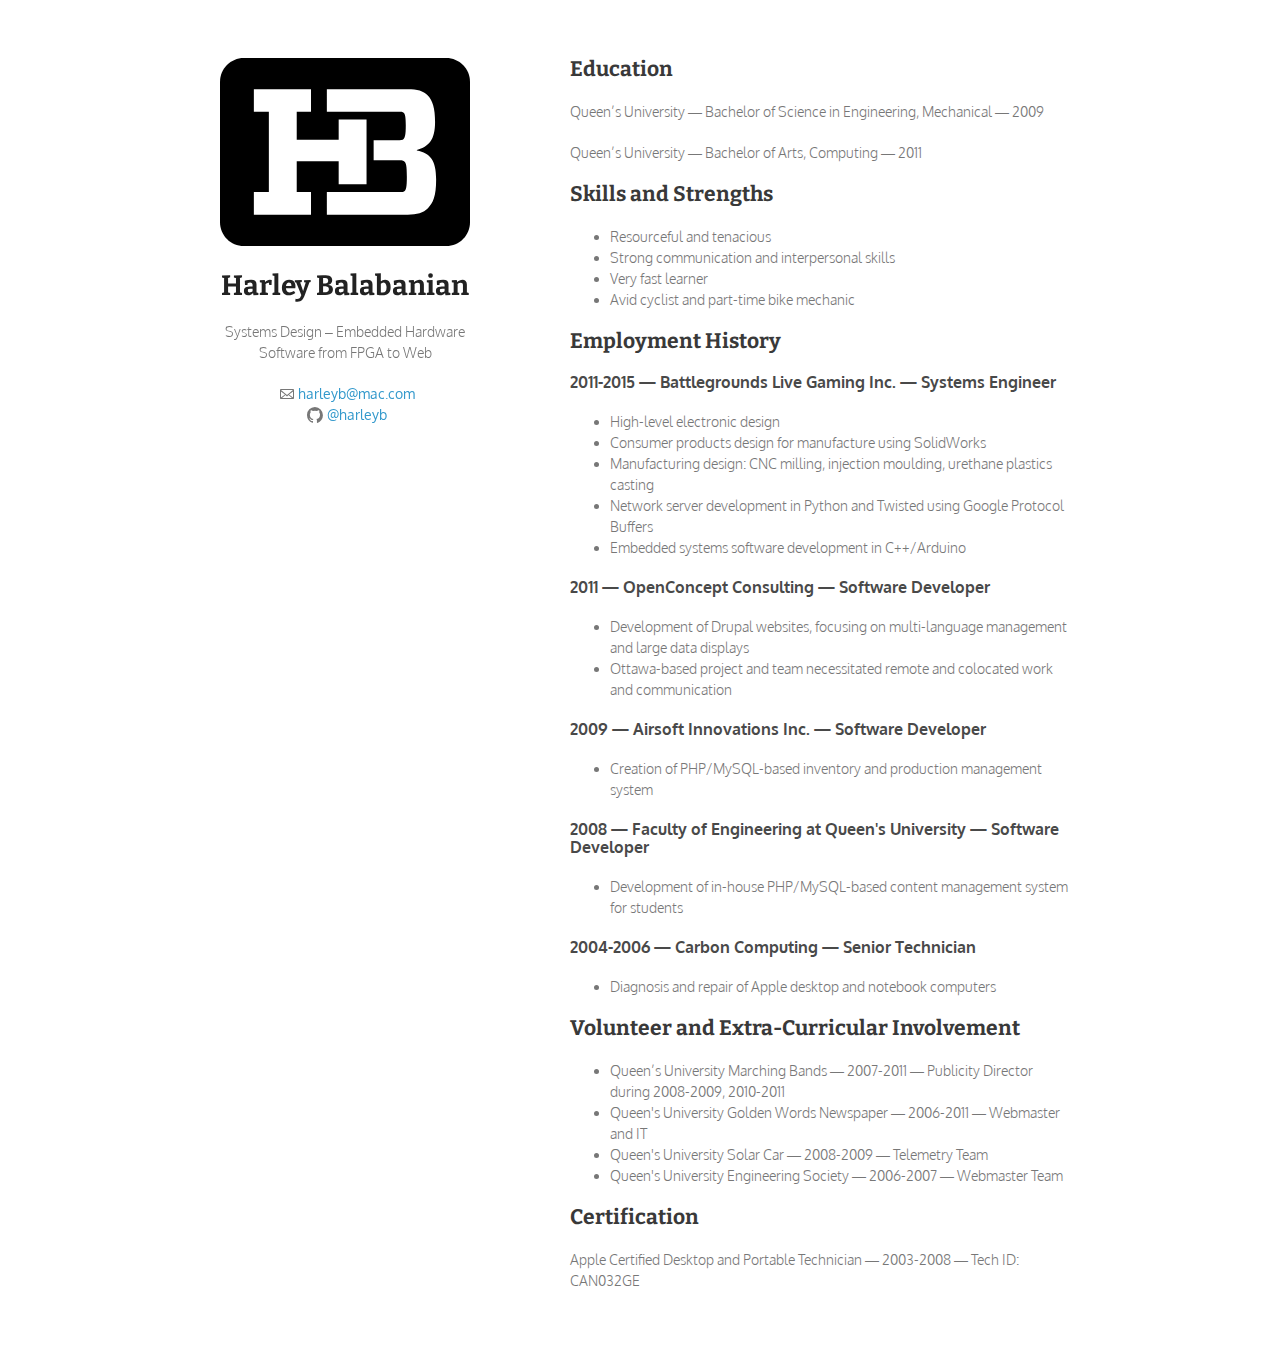
==== index.html @ 225164e0 "formatting" ====
<!doctype html>
<html>
  <head>
    <meta charset="utf-8">
    <meta http-equiv="X-UA-Compatible" content="chrome=1">
    <title>Harley Balabanian - Jack of All Trades, Master of Some</title>

    <link rel="stylesheet" href="stylesheets/styles.css">
    <link rel="stylesheet" href="stylesheets/github-light.css">
    <link rel="stylesheet" href="octicons/octicons.css">
    <meta name="viewport" content="width=device-width, initial-scale=1, user-scalable=no">
    <!--[if lt IE 9]>
    <script src="//html5shiv.googlecode.com/svn/trunk/html5.js"></script>
    <![endif]-->
  </head>
  <body>
    <div class="wrapper">
      <header>
        <p><img alt="HB" src="images/logo.svg" style="margin-left:auto;margin-right:auto;width:250px;height:auto;"></p>
        <h1>Harley Balabanian</h1>
        <p>Systems Design – Embedded Hardware<br/>Software from FPGA to Web</p>

        <p>
            <span class="octicon octicon-mail" style="width:23px;"></span><a href="mailto:%68%61%72%6c%65%79%62@%6d%61%63.%63%6f%6d">harleyb@mac.com</a><br/>
            <span class="octicon octicon-mark-github" style="width:23px;"></span><a href="https://github.com/harleyb">@harleyb</a>
        </p>

      </header>
      <section>
<h2>Education</h2>
<p>Queen’s University — Bachelor of Science in Engineering, Mechanical — 2009</p>
<p>Queen’s University — Bachelor of Arts, Computing — 2011</p>

<h2>Skills and Strengths</h2>
<ul>
<li>Resourceful and tenacious</li>
<li>Strong communication and interpersonal skills</li>
<li>Very fast learner</li>
<li>Avid cyclist and part-time bike mechanic</li>
</ul>

<h2>Employment History</h2>

<h3>2011-2015 — Battlegrounds Live Gaming Inc. — Systems Engineer</h3>
<ul>
<li>High-level electronic design</li>
<li>Consumer products design for manufacture using SolidWorks</li>
<li>Manufacturing design: CNC milling, injection moulding, urethane plastics casting</li>
<li>Network server development in Python and Twisted using Google Protocol Buffers</li>
<li>Embedded systems software development in C++/Arduino</li>
</ul>

<h3>2011 — OpenConcept Consulting — Software Developer</h3>
<ul>
<li>Development of Drupal websites, focusing on multi-language management and large data displays</li>
<li>Ottawa-based project and team necessitated remote and colocated work and communication</li>
</ul>

<h3>2009 — Airsoft Innovations Inc. — Software Developer</h3>
<ul>
<li>Creation of PHP/MySQL-based inventory and production management system</li>
</ul>

<h3>2008 — Faculty of Engineering at Queen's University — Software Developer</h3>
<ul>
<li>Development of in-house PHP/MySQL-based content management system for students</li>
</ul>

<h3>2004-2006 — Carbon Computing — Senior Technician</h3>
<ul>
<li>Diagnosis and repair of Apple desktop and notebook computers</li>
</ul>

<h2>Volunteer and Extra-Curricular Involvement</h2>
<ul>
<li>Queen’s University Marching Bands — 2007-2011 — Publicity Director during 2008-2009, 2010-2011 </li>
<li>Queen's University Golden Words Newspaper — 2006-2011 — Webmaster and IT</li>
<li>Queen's University Solar Car — 2008-2009 — Telemetry Team</li>
<li>Queen's University Engineering Society — 2006-2007 — Webmaster Team</li>
</ul>

<h2>Certification</h2>
<p>Apple Certified Desktop and Portable Technician — 2003-2008 — Tech ID: CAN032GE</p>


      </section>
      <footer>
        <p></p>
      </footer>
    </div>
    <script src="javascripts/scale.fix.js"></script>
              <script type="text/javascript">
            var gaJsHost = (("https:" == document.location.protocol) ? "https://ssl." : "http://www.");
            document.write(unescape("%3Cscript src='" + gaJsHost + "google-analytics.com/ga.js' type='text/javascript'%3E%3C/script%3E"));
          </script>
          <script type="text/javascript">
            try {
              var pageTracker = _gat._getTracker("UA-69350226-1");
            pageTracker._trackPageview();
            } catch(err) {}
          </script>

  </body>
</html>
---- stylesheets/styles.css ----
@import 
url(https://fonts.googleapis.com/css?family=Bitter|Oxygen:400,70);

body {
  padding:50px;
  font:14px/1.5 Oxygen, "Helvetica Neue", sans-serif;
  color:#777;
  font-weight:300;
}

h1, h2, h3, h4, h5, h6 {
  color:#222;
  margin:0 0 20px;
}

p, ul, ol, table, pre, dl {
  margin:0 0 20px;
}

h1, h2, h3 {
  line-height:1.1;
}

h1 {
  font-size:28px;
  font-family:Bitter, Oxygen, "Helvetica Neue", sans-serif;
}

h2 {
  color:#393939;
  font-family:Bitter, Oxygen, "Helvetica Neue", sans-serif;
}

h3, h4, h5, h6 {
  color:#494949;
}

a {
  color:#39c;
  font-weight:400;
  text-decoration:none;
}

a small {
  font-size:11px;
  color:#777;
  margin-top:-0.6em;
  display:block;
}

.wrapper {
  width:860px;
  margin:0 auto;
}

blockquote {
  border-left:1px solid #e5e5e5;
  margin:0;
  padding:0 0 0 20px;
  font-style:italic;
}

code, pre {
  font-family:Monaco, Bitstream Vera Sans Mono, Lucida Console, Terminal;
  color:#333;
  font-size:12px;
}

pre {
  padding:8px 15px;
  background: #f8f8f8;
  border-radius:5px;
  border:1px solid #e5e5e5;
  overflow-x: auto;
}

table {
  width:100%;
  border-collapse:collapse;
}

th, td {
  text-align:left;
  padding:5px 10px;
  border-bottom:1px solid #e5e5e5;
}

dt {
  color:#444;
  font-weight:700;
}

th {
  color:#444;
}

img {
  max-width:100%;
}

header {
  width:270px;
  float:left;
  position:fixed;
}

header ul {
  list-style:none;
  height:40px;

  padding:0;

  background: #eee;
  background: -moz-linear-gradient(top, #f8f8f8 0%, #dddddd 100%);
  background: -webkit-gradient(linear, left top, left bottom, color-stop(0%,#f8f8f8), color-stop(100%,#dddddd));
  background: -webkit-linear-gradient(top, #f8f8f8 0%,#dddddd 100%);
  background: -o-linear-gradient(top, #f8f8f8 0%,#dddddd 100%);
  background: -ms-linear-gradient(top, #f8f8f8 0%,#dddddd 100%);
  background: linear-gradient(top, #f8f8f8 0%,#dddddd 100%);

  border-radius:5px;
  border:1px solid #d2d2d2;
  box-shadow:inset #fff 0 1px 0, inset rgba(0,0,0,0.03) 0 -1px 0;
  width:270px;
}

header li {
  width:89px;
  float:left;
  border-right:1px solid #d2d2d2;
  height:40px;
}

header ul a {
  line-height:1;
  font-size:11px;
  color:#999;
  display:block;
  text-align:center;
  padding-top:6px;
  height:40px;
}

strong {
  color:#222;
  font-weight:700;
}

header ul li + li {
  width:88px;
  border-left:1px solid #fff;
}

header ul li + li + li {
  border-right:none;
  width:89px;
}

header ul a strong {
  font-size:14px;
  display:block;
  color:#222;
}

header p {
  text-align:center;
}

header h1 {
  text-align:center;
}

section {
  width:500px;
  float:right;
  padding-bottom:50px;
}

small {
  font-size:11px;
}

hr {
  border:0;
  background:#e5e5e5;
  height:1px;
  margin:0 0 20px;
}

footer {
  width:270px;
  float:left;
  position:fixed;
  bottom:50px;
}

@media print, screen and (max-width: 960px) {

  div.wrapper {
    width:auto;
    margin:0;
  }

  header, section, footer {
    float:none;
    position:static;
    width:auto;
  }

  header {
    padding-right:320px;
  }

  section {
    border:1px solid #e5e5e5;
    border-width:1px 0;
    padding:20px 0;
    margin:0 0 20px;
  }

  header a small {
    display:inline;
  }

  header ul {
    position:absolute;
    right:50px;
    top:52px;
  }
}

@media print, screen and (max-width: 720px) {
  body {
    word-wrap:break-word;
  }

  header {
    padding:0;
  }

  header ul, header p.view {
    position:static;
  }

  pre, code {
    word-wrap:normal;
  }
}

@media print, screen and (max-width: 480px) {
  body {
    padding:15px;
  }

  header ul {
    display:none;
  }
}

@media print {
  img {
    display:none;
  }
  body {
    padding:0.4in;
    font-size:12pt;
    color:#444;
  }
  header {
    font-size:75%;
  }
}
---- stylesheets/github-light.css ----
/*
   Copyright 2014 GitHub Inc.

   Licensed under the Apache License, Version 2.0 (the "License");
   you may not use this file except in compliance with the License.
   You may obtain a copy of the License at

       http://www.apache.org/licenses/LICENSE-2.0

   Unless required by applicable law or agreed to in writing, software
   distributed under the License is distributed on an "AS IS" BASIS,
   WITHOUT WARRANTIES OR CONDITIONS OF ANY KIND, either express or implied.
   See the License for the specific language governing permissions and
   limitations under the License.

*/

.pl-c /* comment */ {
  color: #969896;
}

.pl-c1      /* constant, markup.raw, meta.diff.header, meta.module-reference, meta.property-name, support, support.constant, support.variable, variable.other.constant */,
.pl-s .pl-v /* string variable */ {
  color: #0086b3;
}

.pl-e  /* entity */,
.pl-en /* entity.name */ {
  color: #795da3;
}

.pl-s .pl-s1 /* string source */,
.pl-smi      /* storage.modifier.import, storage.modifier.package, storage.type.java, variable.other, variable.parameter.function */ {
  color: #333;
}

.pl-ent /* entity.name.tag */ {
  color: #63a35c;
}

.pl-k /* keyword, storage, storage.type */ {
  color: #a71d5d;
}

.pl-pds              /* punctuation.definition.string, string.regexp.character-class */,
.pl-s                /* string */,
.pl-s .pl-pse .pl-s1 /* string punctuation.section.embedded source */,
.pl-sr               /* string.regexp */,
.pl-sr .pl-cce       /* string.regexp constant.character.escape */,
.pl-sr .pl-sra       /* string.regexp string.regexp.arbitrary-repitition */,
.pl-sr .pl-sre       /* string.regexp source.ruby.embedded */ {
  color: #183691;
}

.pl-v /* variable */ {
  color: #ed6a43;
}

.pl-id /* invalid.deprecated */ {
  color: #b52a1d;
}

.pl-ii /* invalid.illegal */ {
  background-color: #b52a1d;
  color: #f8f8f8;
}

.pl-sr .pl-cce /* string.regexp constant.character.escape */ {
  color: #63a35c;
  font-weight: bold;
}

.pl-ml /* markup.list */ {
  color: #693a17;
}

.pl-mh        /* markup.heading */,
.pl-mh .pl-en /* markup.heading entity.name */,
.pl-ms        /* meta.separator */ {
  color: #1d3e81;
  font-weight: bold;
}

.pl-mq /* markup.quote */ {
  color: #008080;
}

.pl-mi /* markup.italic */ {
  color: #333;
  font-style: italic;
}

.pl-mb /* markup.bold */ {
  color: #333;
  font-weight: bold;
}

.pl-md /* markup.deleted, meta.diff.header.from-file */ {
  background-color: #ffecec;
  color: #bd2c00;
}

.pl-mi1 /* markup.inserted, meta.diff.header.to-file */ {
  background-color: #eaffea;
  color: #55a532;
}

.pl-mdr /* meta.diff.range */ {
  color: #795da3;
  font-weight: bold;
}

.pl-mo /* meta.output */ {
  color: #1d3e81;
}
---- octicons/octicons.css ----
@font-face {
  font-family: 'octicons';
  src: url('octicons.eot?#iefix') format('embedded-opentype'),
       url('octicons.woff') format('woff'),
       url('octicons.ttf') format('truetype'),
       url('octicons.svg#octicons') format('svg');
  font-weight: normal;
  font-style: normal;
}

/*

.octicon is optimized for 16px.
.mega-octicon is optimized for 32px but can be used larger.

*/
.octicon, .mega-octicon {
  font: normal normal normal 16px/1 octicons;
  display: inline-block;
  text-decoration: none;
  text-rendering: auto;
  -webkit-font-smoothing: antialiased;
  -moz-osx-font-smoothing: grayscale;
  -webkit-user-select: none;
  -moz-user-select: none;
  -ms-user-select: none;
  user-select: none;
}
.mega-octicon { font-size: 32px; }

.octicon-alert:before { content: '\f02d'} /*  */
.octicon-arrow-down:before { content: '\f03f'} /*  */
.octicon-arrow-left:before { content: '\f040'} /*  */
.octicon-arrow-right:before { content: '\f03e'} /*  */
.octicon-arrow-small-down:before { content: '\f0a0'} /*  */
.octicon-arrow-small-left:before { content: '\f0a1'} /*  */
.octicon-arrow-small-right:before { content: '\f071'} /*  */
.octicon-arrow-small-up:before { content: '\f09f'} /*  */
.octicon-arrow-up:before { content: '\f03d'} /*  */
.octicon-microscope:before,
.octicon-beaker:before { content: '\f0dd'} /*  */
.octicon-bell:before { content: '\f0de'} /*  */
.octicon-book:before { content: '\f007'} /*  */
.octicon-bookmark:before { content: '\f07b'} /*  */
.octicon-briefcase:before { content: '\f0d3'} /*  */
.octicon-broadcast:before { content: '\f048'} /*  */
.octicon-browser:before { content: '\f0c5'} /*  */
.octicon-bug:before { content: '\f091'} /*  */
.octicon-calendar:before { content: '\f068'} /*  */
.octicon-check:before { content: '\f03a'} /*  */
.octicon-checklist:before { content: '\f076'} /*  */
.octicon-chevron-down:before { content: '\f0a3'} /*  */
.octicon-chevron-left:before { content: '\f0a4'} /*  */
.octicon-chevron-right:before { content: '\f078'} /*  */
.octicon-chevron-up:before { content: '\f0a2'} /*  */
.octicon-circle-slash:before { content: '\f084'} /*  */
.octicon-circuit-board:before { content: '\f0d6'} /*  */
.octicon-clippy:before { content: '\f035'} /*  */
.octicon-clock:before { content: '\f046'} /*  */
.octicon-cloud-download:before { content: '\f00b'} /*  */
.octicon-cloud-upload:before { content: '\f00c'} /*  */
.octicon-code:before { content: '\f05f'} /*  */
.octicon-color-mode:before { content: '\f065'} /*  */
.octicon-comment-add:before,
.octicon-comment:before { content: '\f02b'} /*  */
.octicon-comment-discussion:before { content: '\f04f'} /*  */
.octicon-credit-card:before { content: '\f045'} /*  */
.octicon-dash:before { content: '\f0ca'} /*  */
.octicon-dashboard:before { content: '\f07d'} /*  */
.octicon-database:before { content: '\f096'} /*  */
.octicon-clone:before,
.octicon-desktop-download:before { content: '\f0dc'} /*  */
.octicon-device-camera:before { content: '\f056'} /*  */
.octicon-device-camera-video:before { content: '\f057'} /*  */
.octicon-device-desktop:before { content: '\f27c'} /*  */
.octicon-device-mobile:before { content: '\f038'} /*  */
.octicon-diff:before { content: '\f04d'} /*  */
.octicon-diff-added:before { content: '\f06b'} /*  */
.octicon-diff-ignored:before { content: '\f099'} /*  */
.octicon-diff-modified:before { content: '\f06d'} /*  */
.octicon-diff-removed:before { content: '\f06c'} /*  */
.octicon-diff-renamed:before { content: '\f06e'} /*  */
.octicon-ellipsis:before { content: '\f09a'} /*  */
.octicon-eye-unwatch:before,
.octicon-eye-watch:before,
.octicon-eye:before { content: '\f04e'} /*  */
.octicon-file-binary:before { content: '\f094'} /*  */
.octicon-file-code:before { content: '\f010'} /*  */
.octicon-file-directory:before { content: '\f016'} /*  */
.octicon-file-media:before { content: '\f012'} /*  */
.octicon-file-pdf:before { content: '\f014'} /*  */
.octicon-file-submodule:before { content: '\f017'} /*  */
.octicon-file-symlink-directory:before { content: '\f0b1'} /*  */
.octicon-file-symlink-file:before { content: '\f0b0'} /*  */
.octicon-file-text:before { content: '\f011'} /*  */
.octicon-file-zip:before { content: '\f013'} /*  */
.octicon-flame:before { content: '\f0d2'} /*  */
.octicon-fold:before { content: '\f0cc'} /*  */
.octicon-gear:before { content: '\f02f'} /*  */
.octicon-gift:before { content: '\f042'} /*  */
.octicon-gist:before { content: '\f00e'} /*  */
.octicon-gist-secret:before { content: '\f08c'} /*  */
.octicon-git-branch-create:before,
.octicon-git-branch-delete:before,
.octicon-git-branch:before { content: '\f020'} /*  */
.octicon-git-commit:before { content: '\f01f'} /*  */
.octicon-git-compare:before { content: '\f0ac'} /*  */
.octicon-git-merge:before { content: '\f023'} /*  */
.octicon-git-pull-request-abandoned:before,
.octicon-git-pull-request:before { content: '\f009'} /*  */
.octicon-globe:before { content: '\f0b6'} /*  */
.octicon-graph:before { content: '\f043'} /*  */
.octicon-heart:before { content: '\2665'} /* ♥ */
.octicon-history:before { content: '\f07e'} /*  */
.octicon-home:before { content: '\f08d'} /*  */
.octicon-horizontal-rule:before { content: '\f070'} /*  */
.octicon-hubot:before { content: '\f09d'} /*  */
.octicon-inbox:before { content: '\f0cf'} /*  */
.octicon-info:before { content: '\f059'} /*  */
.octicon-issue-closed:before { content: '\f028'} /*  */
.octicon-issue-opened:before { content: '\f026'} /*  */
.octicon-issue-reopened:before { content: '\f027'} /*  */
.octicon-jersey:before { content: '\f019'} /*  */
.octicon-key:before { content: '\f049'} /*  */
.octicon-keyboard:before { content: '\f00d'} /*  */
.octicon-law:before { content: '\f0d8'} /*  */
.octicon-light-bulb:before { content: '\f000'} /*  */
.octicon-link:before { content: '\f05c'} /*  */
.octicon-link-external:before { content: '\f07f'} /*  */
.octicon-list-ordered:before { content: '\f062'} /*  */
.octicon-list-unordered:before { content: '\f061'} /*  */
.octicon-location:before { content: '\f060'} /*  */
.octicon-gist-private:before,
.octicon-mirror-private:before,
.octicon-git-fork-private:before,
.octicon-lock:before { content: '\f06a'} /*  */
.octicon-logo-github:before { content: '\f092'} /*  */
.octicon-mail:before { content: '\f03b'} /*  */
.octicon-mail-read:before { content: '\f03c'} /*  */
.octicon-mail-reply:before { content: '\f051'} /*  */
.octicon-mark-github:before { content: '\f00a'} /*  */
.octicon-markdown:before { content: '\f0c9'} /*  */
.octicon-megaphone:before { content: '\f077'} /*  */
.octicon-mention:before { content: '\f0be'} /*  */
.octicon-milestone:before { content: '\f075'} /*  */
.octicon-mirror-public:before,
.octicon-mirror:before { content: '\f024'} /*  */
.octicon-mortar-board:before { content: '\f0d7'} /*  */
.octicon-mute:before { content: '\f080'} /*  */
.octicon-no-newline:before { content: '\f09c'} /*  */
.octicon-octoface:before { content: '\f008'} /*  */
.octicon-organization:before { content: '\f037'} /*  */
.octicon-package:before { content: '\f0c4'} /*  */
.octicon-paintcan:before { content: '\f0d1'} /*  */
.octicon-pencil:before { content: '\f058'} /*  */
.octicon-person-add:before,
.octicon-person-follow:before,
.octicon-person:before { content: '\f018'} /*  */
.octicon-pin:before { content: '\f041'} /*  */
.octicon-plug:before { content: '\f0d4'} /*  */
.octicon-repo-create:before,
.octicon-gist-new:before,
.octicon-file-directory-create:before,
.octicon-file-add:before,
.octicon-plus:before { content: '\f05d'} /*  */
.octicon-primitive-dot:before { content: '\f052'} /*  */
.octicon-primitive-square:before { content: '\f053'} /*  */
.octicon-pulse:before { content: '\f085'} /*  */
.octicon-question:before { content: '\f02c'} /*  */
.octicon-quote:before { content: '\f063'} /*  */
.octicon-radio-tower:before { content: '\f030'} /*  */
.octicon-repo-delete:before,
.octicon-repo:before { content: '\f001'} /*  */
.octicon-repo-clone:before { content: '\f04c'} /*  */
.octicon-repo-force-push:before { content: '\f04a'} /*  */
.octicon-gist-fork:before,
.octicon-repo-forked:before { content: '\f002'} /*  */
.octicon-repo-pull:before { content: '\f006'} /*  */
.octicon-repo-push:before { content: '\f005'} /*  */
.octicon-rocket:before { content: '\f033'} /*  */
.octicon-rss:before { content: '\f034'} /*  */
.octicon-ruby:before { content: '\f047'} /*  */
.octicon-screen-full:before { content: '\f066'} /*  */
.octicon-screen-normal:before { content: '\f067'} /*  */
.octicon-search-save:before,
.octicon-search:before { content: '\f02e'} /*  */
.octicon-server:before { content: '\f097'} /*  */
.octicon-settings:before { content: '\f07c'} /*  */
.octicon-shield:before { content: '\f0e1'} /*  */
.octicon-log-in:before,
.octicon-sign-in:before { content: '\f036'} /*  */
.octicon-log-out:before,
.octicon-sign-out:before { content: '\f032'} /*  */
.octicon-squirrel:before { content: '\f0b2'} /*  */
.octicon-star-add:before,
.octicon-star-delete:before,
.octicon-star:before { content: '\f02a'} /*  */
.octicon-stop:before { content: '\f08f'} /*  */
.octicon-repo-sync:before,
.octicon-sync:before { content: '\f087'} /*  */
.octicon-tag-remove:before,
.octicon-tag-add:before,
.octicon-tag:before { content: '\f015'} /*  */
.octicon-telescope:before { content: '\f088'} /*  */
.octicon-terminal:before { content: '\f0c8'} /*  */
.octicon-three-bars:before { content: '\f05e'} /*  */
.octicon-thumbsdown:before { content: '\f0db'} /*  */
.octicon-thumbsup:before { content: '\f0da'} /*  */
.octicon-tools:before { content: '\f031'} /*  */
.octicon-trashcan:before { content: '\f0d0'} /*  */
.octicon-triangle-down:before { content: '\f05b'} /*  */
.octicon-triangle-left:before { content: '\f044'} /*  */
.octicon-triangle-right:before { content: '\f05a'} /*  */
.octicon-triangle-up:before { content: '\f0aa'} /*  */
.octicon-unfold:before { content: '\f039'} /*  */
.octicon-unmute:before { content: '\f0ba'} /*  */
.octicon-versions:before { content: '\f064'} /*  */
.octicon-watch:before { content: '\f0e0'} /*  */
.octicon-remove-close:before,
.octicon-x:before { content: '\f081'} /*  */
.octicon-zap:before { content: '\26A1'} /* ⚡ */
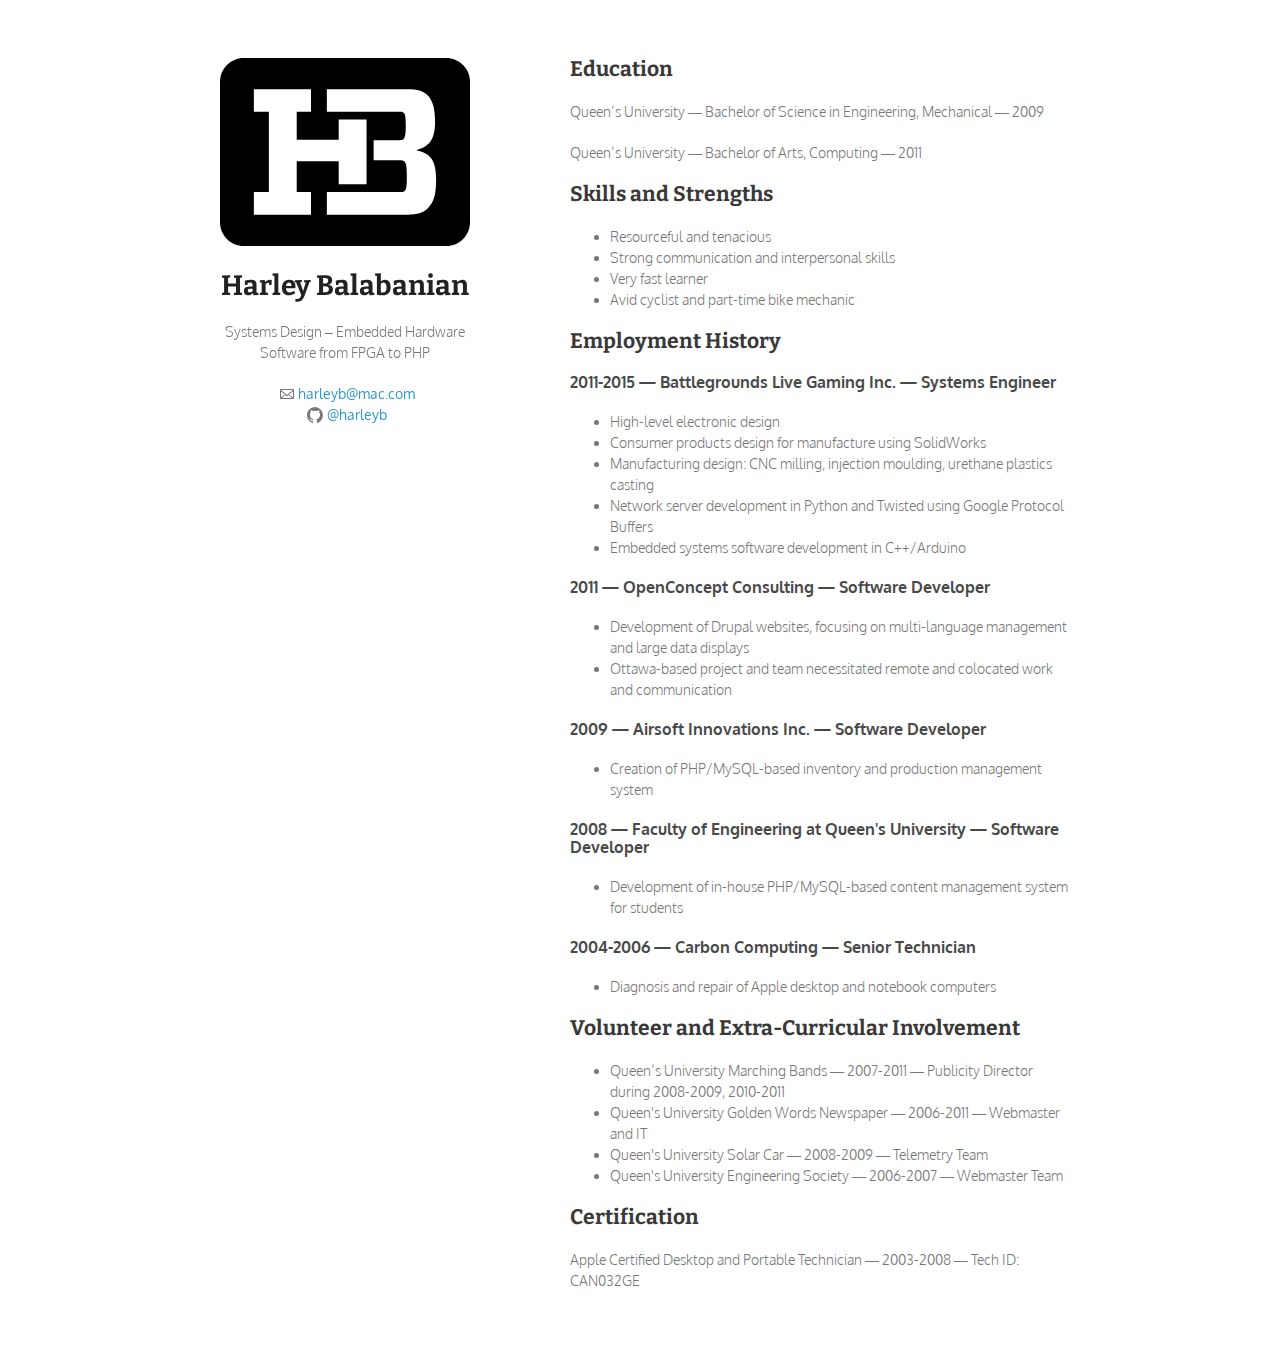
==== commit 4568b3af: "Web->PHP" ====
--- a/index.html
+++ b/index.html
@@ -18,7 +18,7 @@
       <header>
         <p><img alt="HB" src="images/logo.svg" style="margin-left:auto;margin-right:auto;width:250px;height:auto;"></p>
         <h1>Harley Balabanian</h1>
-        <p>Systems Design – Embedded Hardware<br/>Software from FPGA to Web</p>
+        <p>Systems Design – Embedded Hardware<br/>Software from FPGA to PHP</p>
 
         <p>
             <span class="octicon octicon-mail" style="width:23px;"></span><a href="mailto:%68%61%72%6c%65%79%62@%6d%61%63.%63%6f%6d">harleyb@mac.com</a><br/>
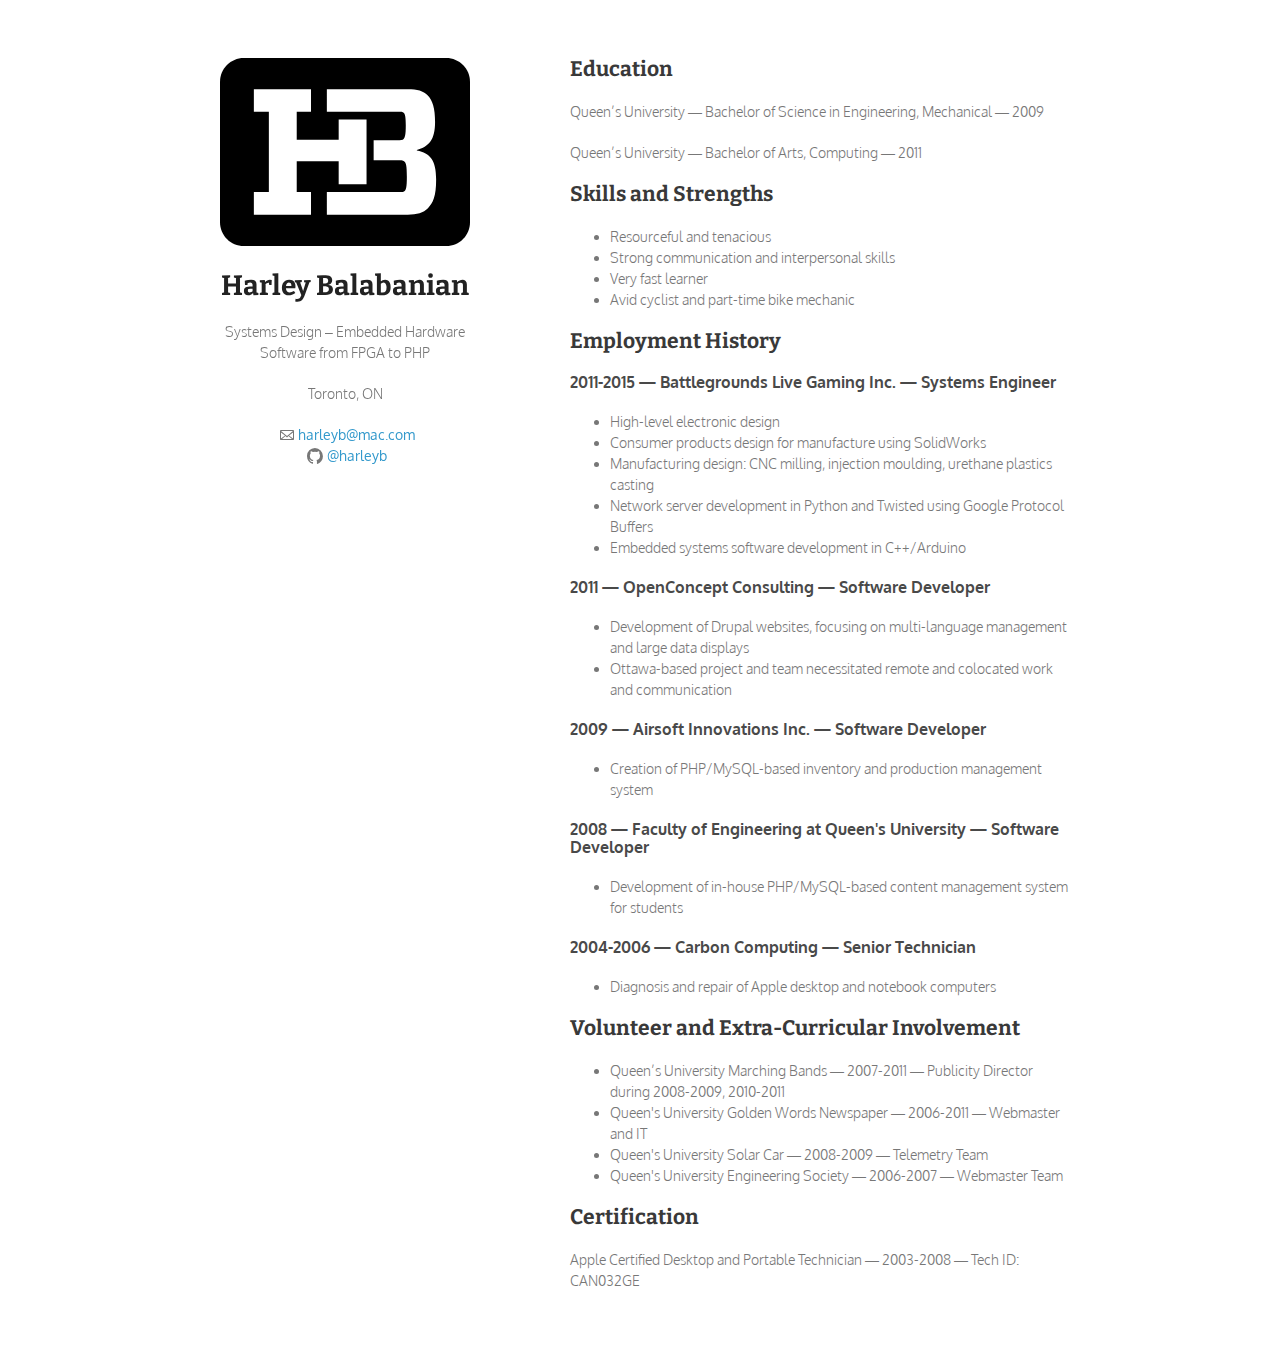
==== commit 49131f42: "added my location" ====
--- a/index.html
+++ b/index.html
@@ -19,6 +19,8 @@
         <p><img alt="HB" src="images/logo.svg" style="margin-left:auto;margin-right:auto;width:250px;height:auto;"></p>
         <h1>Harley Balabanian</h1>
         <p>Systems Design – Embedded Hardware<br/>Software from FPGA to PHP</p>
+        
+        <p>Toronto, ON</p>
 
         <p>
             <span class="octicon octicon-mail" style="width:23px;"></span><a href="mailto:%68%61%72%6c%65%79%62@%6d%61%63.%63%6f%6d">harleyb@mac.com</a><br/>
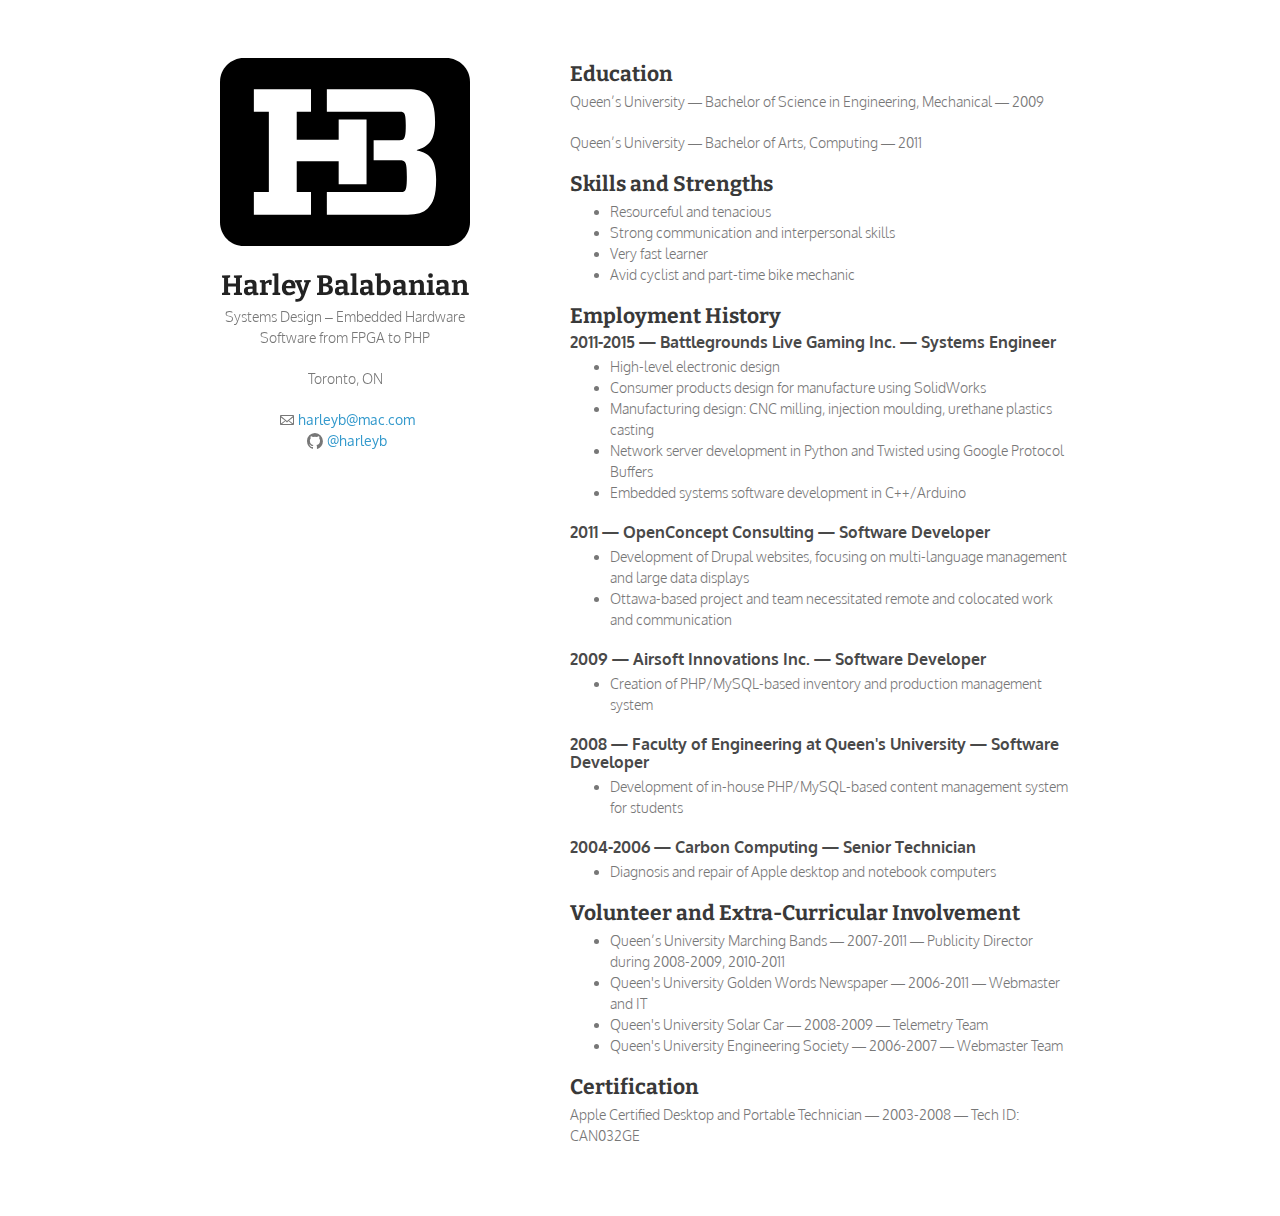
==== commit 75834c74: "print formatting" ====
--- a/index.html
+++ b/index.html
@@ -52,7 +52,7 @@
 <li>Embedded systems software development in C++/Arduino</li>
 </ul>
 
-<h3>2011 — OpenConcept Consulting — Software Developer</h3>
+<h3 class="pagebreak">2011 — OpenConcept Consulting — Software Developer</h3>
 <ul>
 <li>Development of Drupal websites, focusing on multi-language management and large data displays</li>
 <li>Ottawa-based project and team necessitated remote and colocated work and communication</li>
--- a/stylesheets/styles.css
+++ b/stylesheets/styles.css
@@ -10,7 +10,7 @@
 
 h1, h2, h3, h4, h5, h6 {
   color:#222;
-  margin:0 0 20px;
+  margin: 5px 0 5px;
 }
 
 p, ul, ol, table, pre, dl {
@@ -261,12 +261,32 @@
   img {
     display:none;
   }
+  
   body {
     padding:0.4in;
     font-size:12pt;
     color:#444;
   }
+  
+  section {
+    padding: 0;
+  }
+  
+  p, ul, ol, table, pre, dl {
+    margin:0 0 5px ;
+  }
+  
+  h1, h2, h3, h4, h5, h6 {
+    color:#222;
+    margin:20px 0 5px;
+  }
+  
   header {
     font-size:75%;
   }
-}
+  
+  .pagebreak {
+    page-break-before: always;
+    padding: 1in 0 0 0;
+  }
+}
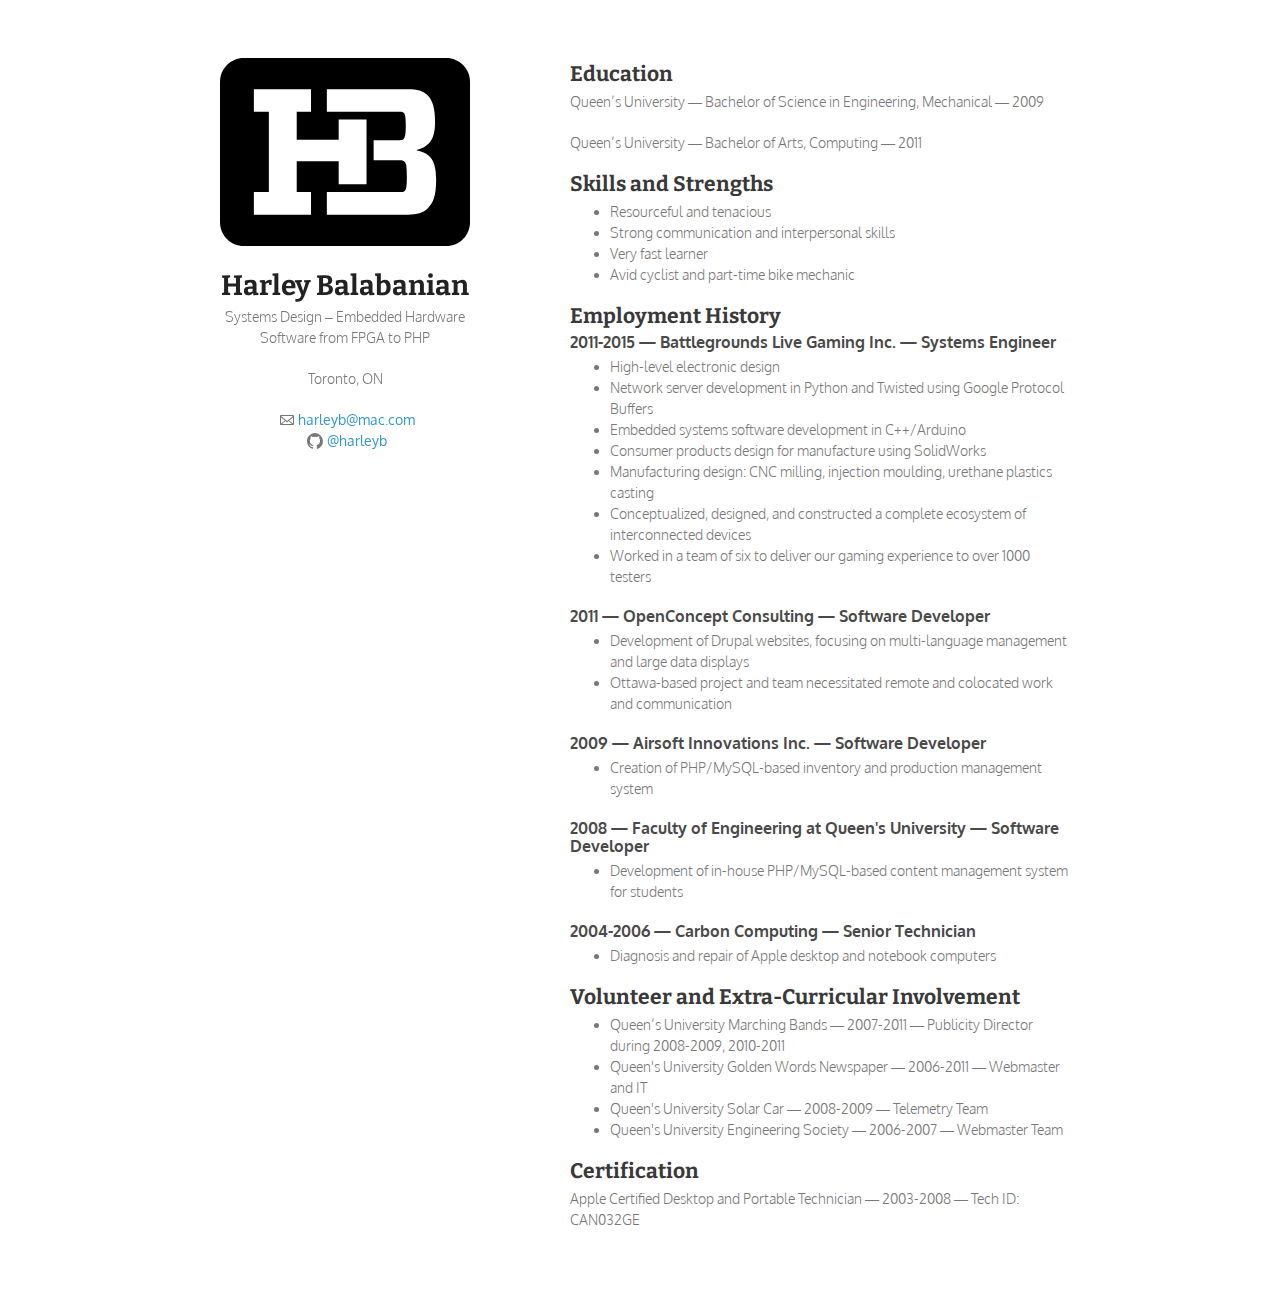
==== commit 2f3ce193: "update BG experience" ====
--- a/index.html
+++ b/index.html
@@ -46,10 +46,12 @@
 <h3>2011-2015 — Battlegrounds Live Gaming Inc. — Systems Engineer</h3>
 <ul>
 <li>High-level electronic design</li>
+<li>Network server development in Python and Twisted using Google Protocol Buffers</li>
+<li>Embedded systems software development in C++/Arduino</li>
 <li>Consumer products design for manufacture using SolidWorks</li>
 <li>Manufacturing design: CNC milling, injection moulding, urethane plastics casting</li>
-<li>Network server development in Python and Twisted using Google Protocol Buffers</li>
-<li>Embedded systems software development in C++/Arduino</li>
+<li>Conceptualized, designed, and constructed a complete ecosystem of interconnected devices</li>
+<li>Worked in a team of six to deliver our gaming experience to over 1000 testers</li>
 </ul>
 
 <h3 class="pagebreak">2011 — OpenConcept Consulting — Software Developer</h3>
--- a/stylesheets/styles.css
+++ b/stylesheets/styles.css
@@ -268,10 +268,6 @@
     color:#444;
   }
   
-  section {
-    padding: 0;
-  }
-  
   p, ul, ol, table, pre, dl {
     margin:0 0 5px ;
   }
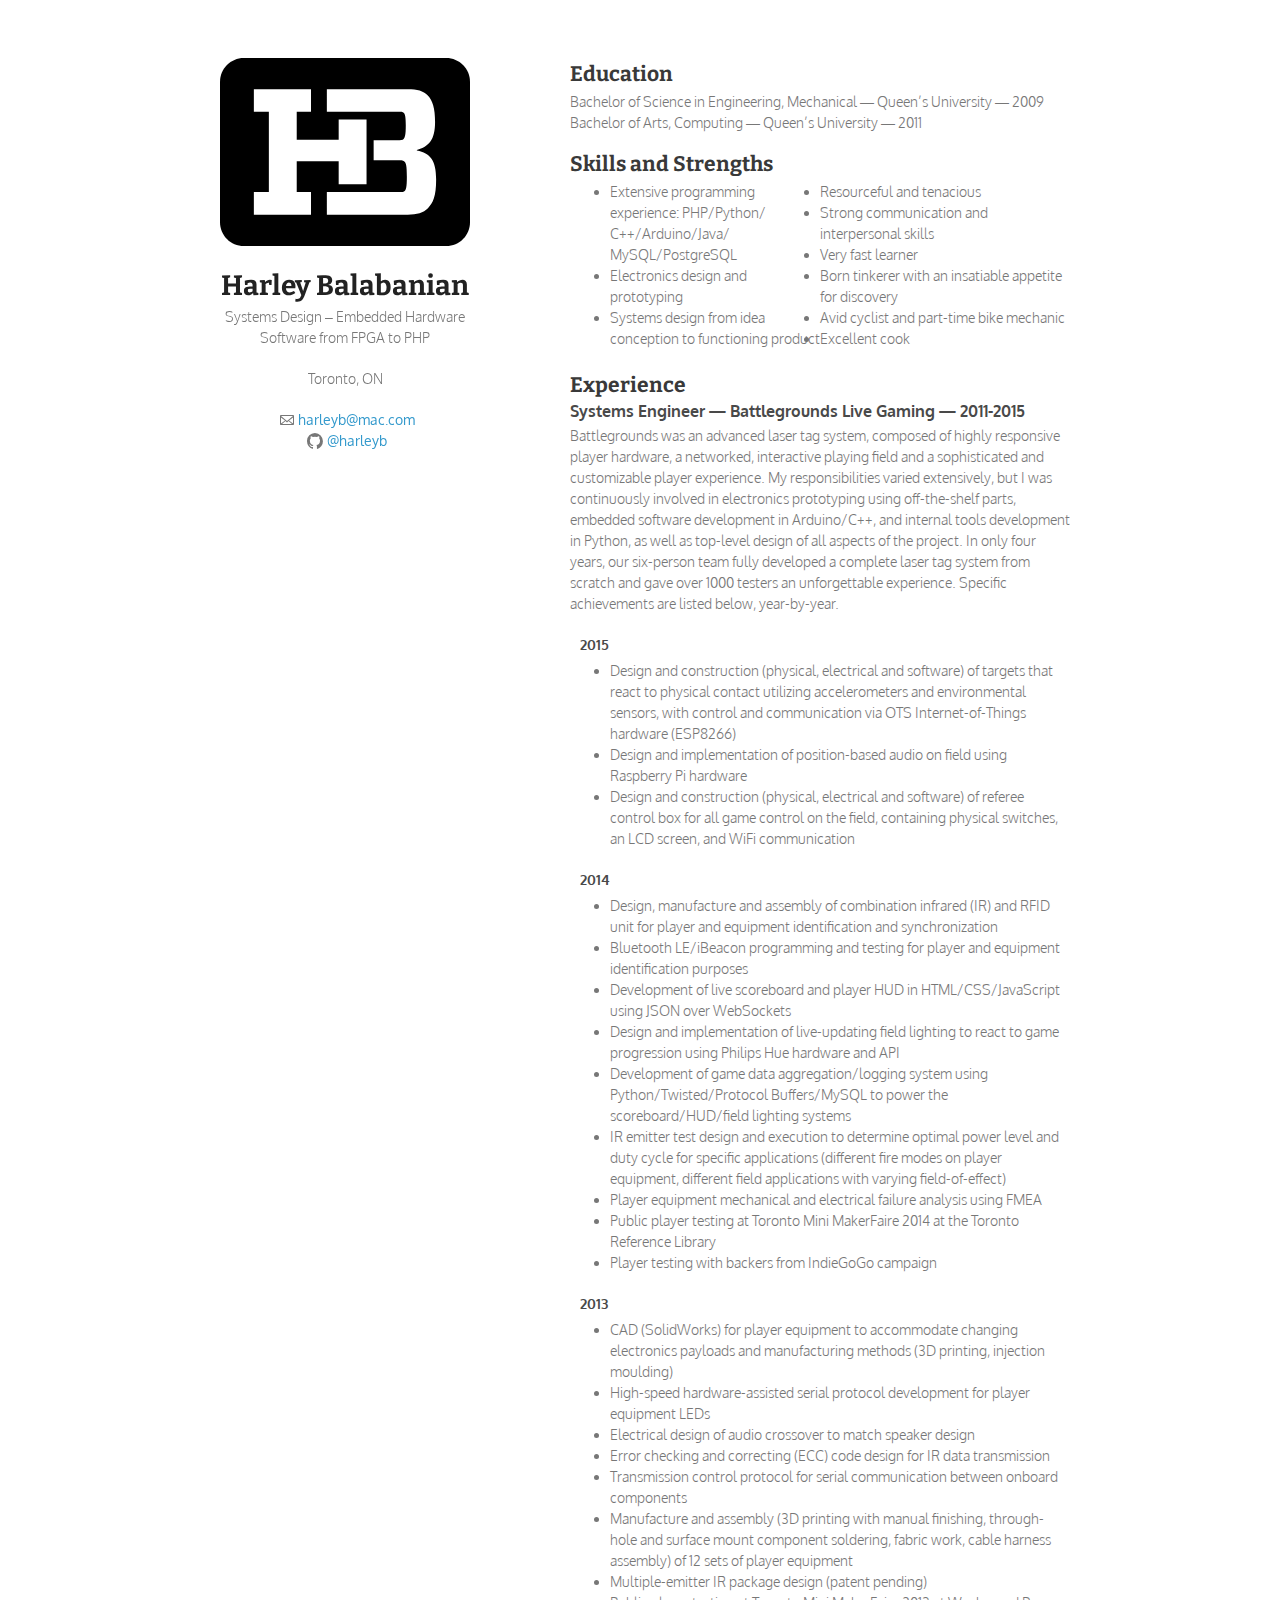
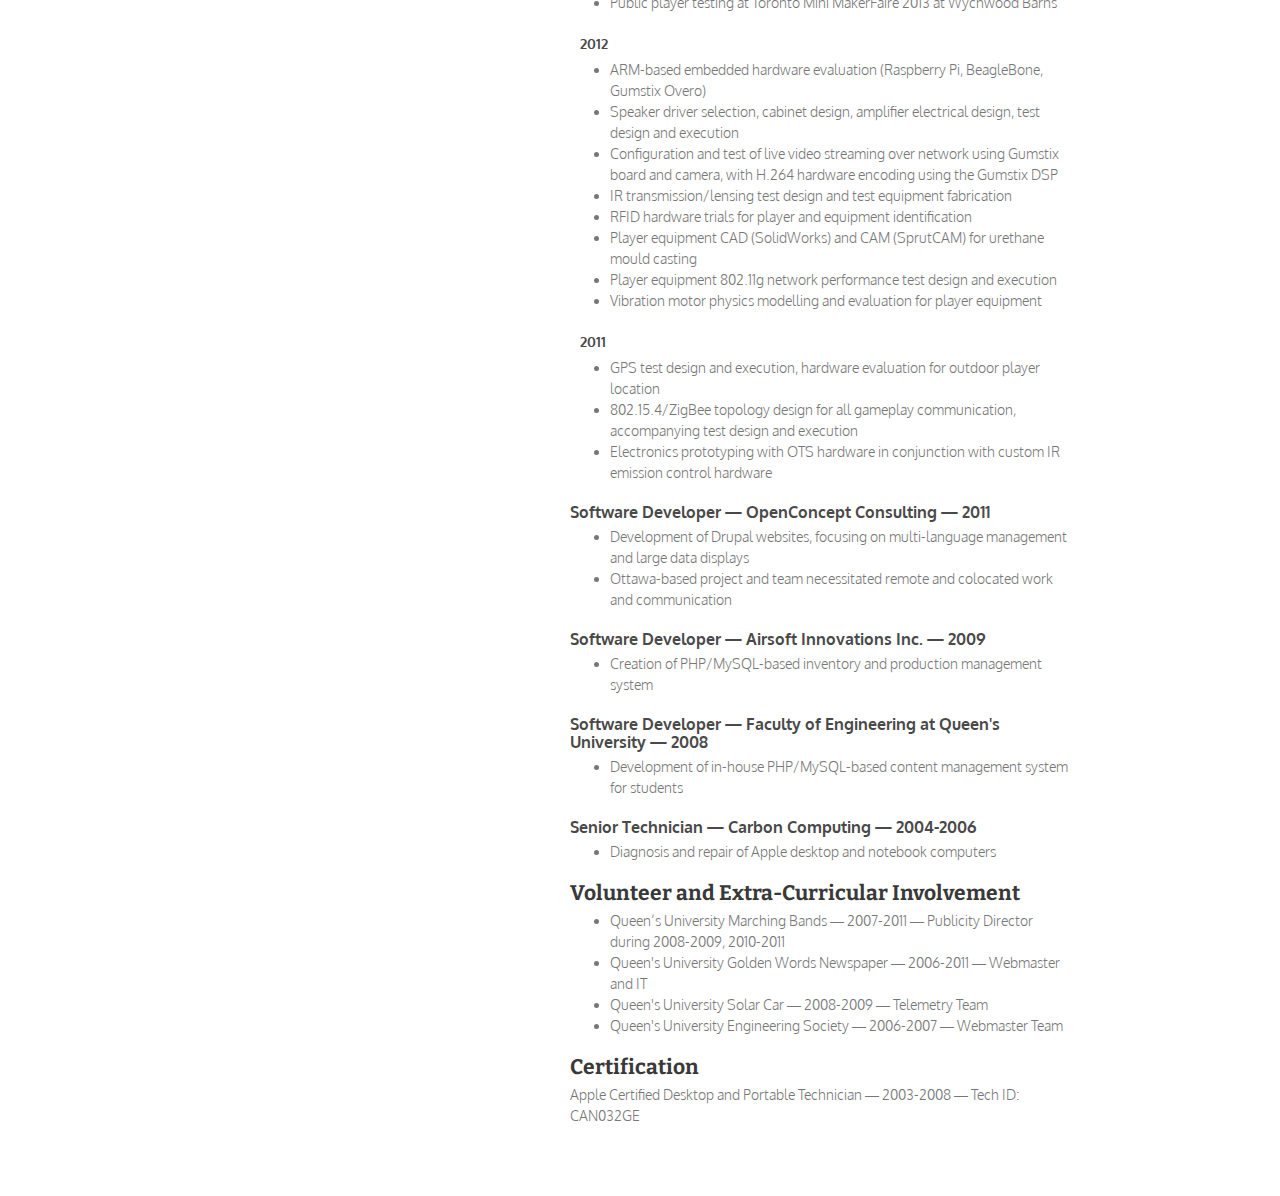
==== commit 7eef5930: "index2->index" ====
--- a/index.html
+++ b/index.html
@@ -30,47 +30,106 @@
       </header>
       <section>
 <h2>Education</h2>
-<p>Queen’s University — Bachelor of Science in Engineering, Mechanical — 2009</p>
-<p>Queen’s University — Bachelor of Arts, Computing — 2011</p>
+<p>Bachelor of Science in Engineering, Mechanical — Queen’s University — 2009<br/>
+Bachelor of Arts, Computing — Queen’s University — 2011</p>
 
 <h2>Skills and Strengths</h2>
+<div>
+<span class="leftcolumn" style="float:left;width:50%;">
+<ul>
+<li>Extensive programming experience: PHP/Python/ C++/Arduino/Java/ MySQL/PostgreSQL</li>
+<li>Electronics design and prototyping</li>
+<li>Systems design from idea conception to functioning product</li>
+</ul>
+</span>
+
+<span class="rightcolumn" style="clear:right;width:50%;">
 <ul>
 <li>Resourceful and tenacious</li>
 <li>Strong communication and interpersonal skills</li>
 <li>Very fast learner</li>
+<li>Born tinkerer with an insatiable appetite for discovery</li>
 <li>Avid cyclist and part-time bike mechanic</li>
+<li>Excellent cook</li>
+</ul>
+</span>
+</div>
+<div style="clear:both;"></div>
+
+<h2>Experience</h2>
+
+<h3>Systems Engineer — Battlegrounds Live Gaming — 2011-2015</h3>
+<p>Battlegrounds was an advanced laser tag system, composed of highly responsive player hardware, a networked, interactive playing field and a sophisticated and customizable player experience. My responsibilities varied extensively, but I was continuously involved in electronics prototyping using off-the-shelf parts, embedded software development in Arduino/C++, and internal tools development in Python, as well as top-level design of all aspects of the project. In only four years, our six-person team fully developed a complete laser tag system from scratch and gave over 1000 testers an unforgettable experience. Specific achievements are listed below, year-by-year.</p>
+
+<h4>2015</h4>
+<ul>
+<li>Design and construction (physical, electrical and software) of targets that react to physical contact utilizing accelerometers and environmental sensors, with control and communication via OTS Internet-of-Things hardware (ESP8266)</li>
+<li>Design and implementation of position-based audio on field using Raspberry Pi hardware</li>
+<li>Design and construction (physical, electrical and software) of referee control box for all game control on the field, containing physical switches, an LCD screen, and WiFi communication</li>
 </ul>
 
-<h2>Employment History</h2>
-
-<h3>2011-2015 — Battlegrounds Live Gaming Inc. — Systems Engineer</h3>
+<h4>2014</h4>
 <ul>
-<li>High-level electronic design</li>
-<li>Network server development in Python and Twisted using Google Protocol Buffers</li>
-<li>Embedded systems software development in C++/Arduino</li>
-<li>Consumer products design for manufacture using SolidWorks</li>
-<li>Manufacturing design: CNC milling, injection moulding, urethane plastics casting</li>
-<li>Conceptualized, designed, and constructed a complete ecosystem of interconnected devices</li>
-<li>Worked in a team of six to deliver our gaming experience to over 1000 testers</li>
+<li>Design, manufacture and assembly of combination infrared (IR) and RFID unit for player and equipment identification and synchronization</li>
+<li>Bluetooth LE/iBeacon programming and testing for player and equipment identification purposes</li>
+<li>Development of live scoreboard and player HUD in HTML/CSS/JavaScript using JSON over WebSockets</li>
+<li>Design and implementation of live-updating field lighting to react to game progression using Philips Hue hardware and API</li>
+<li>Development of game data aggregation/logging system using Python/Twisted/Protocol Buffers/MySQL to power the scoreboard/HUD/field lighting systems</li>
+<li>IR emitter test design and execution to determine optimal power level and duty cycle for specific applications (different fire modes on player equipment, different field applications with varying field-of-effect)</li>
+<li>Player equipment mechanical and electrical failure analysis using FMEA</li>
+<li>Public player testing at Toronto Mini MakerFaire 2014 at the Toronto Reference Library</li>
+<li>Player testing with backers from IndieGoGo campaign</li>
 </ul>
 
-<h3 class="pagebreak">2011 — OpenConcept Consulting — Software Developer</h3>
+<h4>2013</h4>
+<ul>
+<li>CAD (SolidWorks) for player equipment to accommodate changing electronics payloads and manufacturing methods (3D printing, injection moulding)</li>
+<li>High-speed hardware-assisted serial protocol development for player equipment LEDs</li>
+<li>Electrical design of audio crossover to match speaker design</li>
+<li>Error checking and correcting (ECC) code design for IR data transmission</li>
+<li>Transmission control protocol for serial communication between onboard components</li>
+<li>Manufacture and assembly (3D printing with manual finishing, through-hole and surface mount component soldering, fabric work, cable harness assembly) of 12 sets of player equipment</li>
+<li>Multiple-emitter IR package design (patent pending)</li>
+<li>Public player testing at Toronto Mini MakerFaire 2013 at Wychwood Barns</li>
+</ul>
+
+<h4>2012</h4>
+<ul>
+<li>ARM-based embedded hardware evaluation (Raspberry Pi, BeagleBone, Gumstix Overo)</li>
+<li>Speaker driver selection, cabinet design, amplifier electrical design, test design and execution</li>
+<li>Configuration and test of live video streaming over network using Gumstix board and camera, with H.264 hardware encoding using the Gumstix DSP</li>
+<li>IR transmission/lensing test design and test equipment fabrication</li>
+<li>RFID hardware trials for player and equipment identification</li>
+<li>Player equipment CAD (SolidWorks) and CAM (SprutCAM) for urethane mould casting</li>
+<li>Player equipment 802.11g network performance test design and execution</li>
+<li>Vibration motor physics modelling and evaluation for player equipment</li>
+</ul>
+
+<h4>2011</h4>
+<ul>
+<li>GPS test design and execution, hardware evaluation for outdoor player location</li>
+<li>802.15.4/ZigBee topology design for all gameplay communication, accompanying test design and execution</li>
+<li>Electronics prototyping with OTS hardware in conjunction with custom IR emission control hardware</li>
+</ul>
+
+
+<h3>Software Developer — OpenConcept Consulting — 2011</h3>
 <ul>
 <li>Development of Drupal websites, focusing on multi-language management and large data displays</li>
 <li>Ottawa-based project and team necessitated remote and colocated work and communication</li>
 </ul>
 
-<h3>2009 — Airsoft Innovations Inc. — Software Developer</h3>
+<h3>Software Developer — Airsoft Innovations Inc. — 2009</h3>
 <ul>
 <li>Creation of PHP/MySQL-based inventory and production management system</li>
 </ul>
 
-<h3>2008 — Faculty of Engineering at Queen's University — Software Developer</h3>
+<h3>Software Developer — Faculty of Engineering at Queen's University — 2008</h3>
 <ul>
 <li>Development of in-house PHP/MySQL-based content management system for students</li>
 </ul>
 
-<h3>2004-2006 — Carbon Computing — Senior Technician</h3>
+<h3>Senior Technician — Carbon Computing — 2004-2006</h3>
 <ul>
 <li>Diagnosis and repair of Apple desktop and notebook computers</li>
 </ul>
--- a/stylesheets/styles.css
+++ b/stylesheets/styles.css
@@ -33,6 +33,10 @@
 
 h3, h4, h5, h6 {
   color:#494949;
+}
+
+h4 {
+  padding-left:10px;
 }
 
 a {
@@ -194,6 +198,17 @@
   bottom:50px;
 }
 
+.leftcolumn {
+  float:left;
+  width:45%;
+}
+
+.rightcolumn {
+  clear:right;
+  width:50%;
+}
+
+
 @media print, screen and (max-width: 960px) {
 
   div.wrapper {
@@ -263,9 +278,10 @@
   }
   
   body {
-    padding:0.4in;
+    padding:0.2in 0.4in 0.4in 0.4in;
     font-size:12pt;
     color:#444;
+    font-size:75%;
   }
   
   p, ul, ol, table, pre, dl {
@@ -274,15 +290,13 @@
   
   h1, h2, h3, h4, h5, h6 {
     color:#222;
-    margin:20px 0 5px;
-  }
-  
-  header {
-    font-size:75%;
-  }
+    margin:3px 0 3px;
+  }
+  
   
   .pagebreak {
     page-break-before: always;
     padding: 1in 0 0 0;
   }
-}
+  
+}
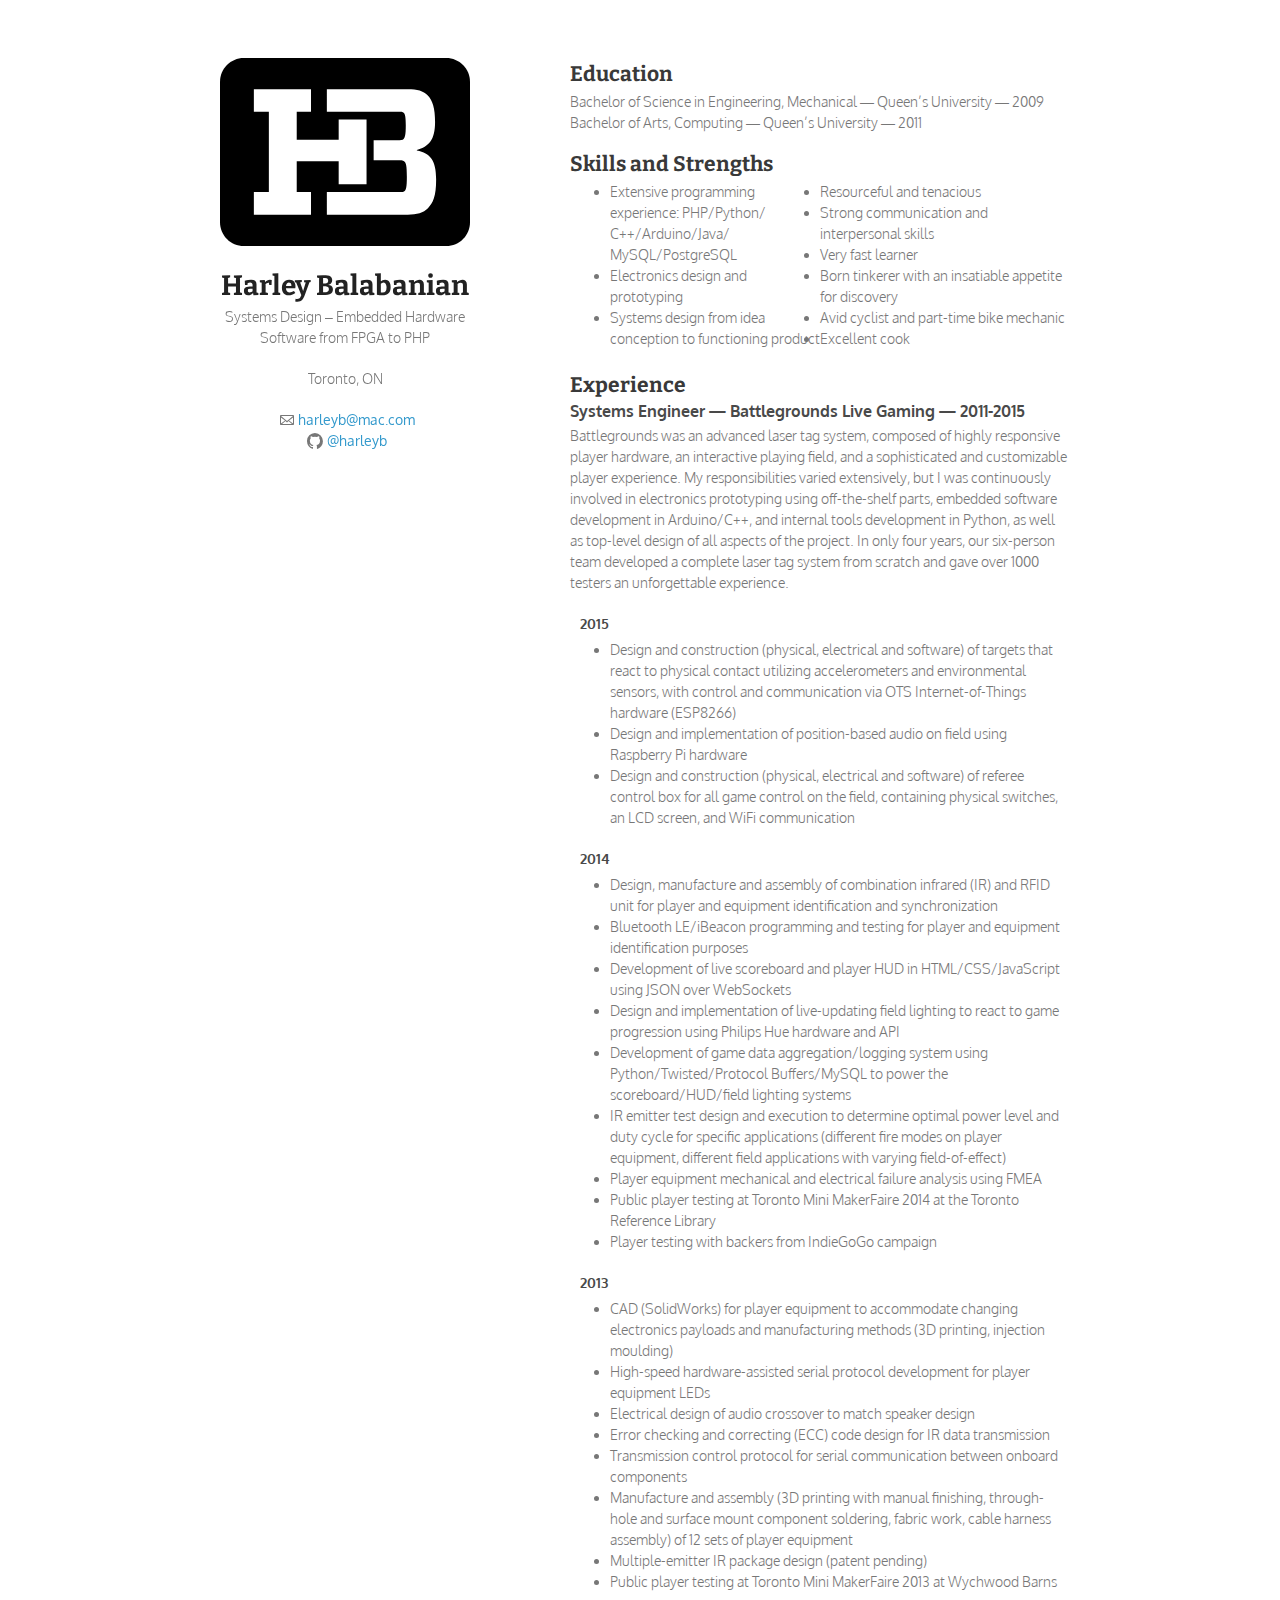
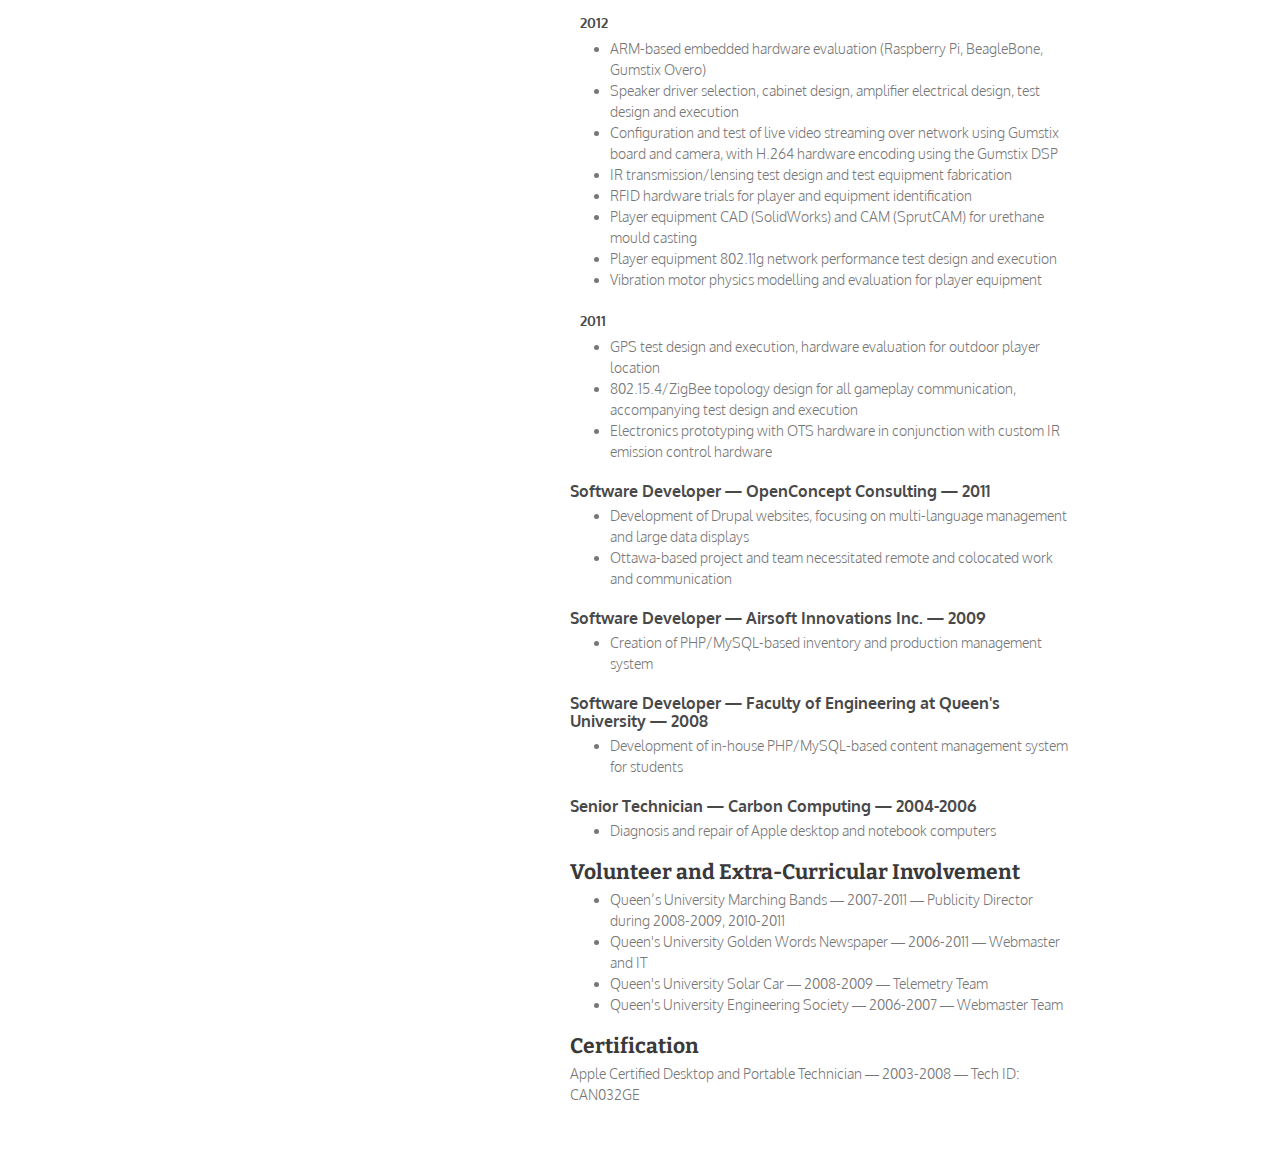
==== commit e7a00655: "further print fixes" ====
--- a/index.html
+++ b/index.html
@@ -18,11 +18,12 @@
       <header>
         <p><img alt="HB" src="images/logo.svg" style="margin-left:auto;margin-right:auto;width:250px;height:auto;"></p>
         <h1>Harley Balabanian</h1>
-        <p>Systems Design – Embedded Hardware<br/>Software from FPGA to PHP</p>
+        <p class="onlyprint">Toronto, ON — <span class="octicon octicon-mail" style="width:23px;"></span>harleyb@mac.com</p>
+        <p class="dontprint">Systems Design – Embedded Hardware<br/>Software from FPGA to PHP</p>
         
-        <p>Toronto, ON</p>
+        <p class="dontprint">Toronto, ON</p>
 
-        <p>
+        <p class="dontprint">
             <span class="octicon octicon-mail" style="width:23px;"></span><a href="mailto:%68%61%72%6c%65%79%62@%6d%61%63.%63%6f%6d">harleyb@mac.com</a><br/>
             <span class="octicon octicon-mark-github" style="width:23px;"></span><a href="https://github.com/harleyb">@harleyb</a>
         </p>
@@ -59,7 +60,7 @@
 <h2>Experience</h2>
 
 <h3>Systems Engineer — Battlegrounds Live Gaming — 2011-2015</h3>
-<p>Battlegrounds was an advanced laser tag system, composed of highly responsive player hardware, a networked, interactive playing field and a sophisticated and customizable player experience. My responsibilities varied extensively, but I was continuously involved in electronics prototyping using off-the-shelf parts, embedded software development in Arduino/C++, and internal tools development in Python, as well as top-level design of all aspects of the project. In only four years, our six-person team fully developed a complete laser tag system from scratch and gave over 1000 testers an unforgettable experience. Specific achievements are listed below, year-by-year.</p>
+<p>Battlegrounds was an advanced laser tag system, composed of highly responsive player hardware, an interactive playing field, and a sophisticated and customizable player experience. My responsibilities varied extensively, but I was continuously involved in electronics prototyping using off-the-shelf parts, embedded software development in Arduino/C++, and internal tools development in Python, as well as top-level design of all aspects of the project. In only four years, our six-person team developed a complete laser tag system from scratch and gave over 1000 testers an unforgettable experience.</p>
 
 <h4>2015</h4>
 <ul>
@@ -81,7 +82,7 @@
 <li>Player testing with backers from IndieGoGo campaign</li>
 </ul>
 
-<h4>2013</h4>
+<h4 class="pagebreak">2013</h4>
 <ul>
 <li>CAD (SolidWorks) for player equipment to accommodate changing electronics payloads and manufacturing methods (3D printing, injection moulding)</li>
 <li>High-speed hardware-assisted serial protocol development for player equipment LEDs</li>
@@ -147,9 +148,6 @@
 
 
       </section>
-      <footer>
-        <p></p>
-      </footer>
     </div>
     <script src="javascripts/scale.fix.js"></script>
               <script type="text/javascript">
--- a/stylesheets/styles.css
+++ b/stylesheets/styles.css
@@ -208,6 +208,10 @@
   width:50%;
 }
 
+.onlyprint {
+  display:none;
+}
+
 
 @media print, screen and (max-width: 960px) {
 
@@ -227,10 +231,9 @@
   }
 
   section {
-    border:1px solid #e5e5e5;
     border-width:1px 0;
-    padding:20px 0;
-    margin:0 0 20px;
+    margin:0;
+    padding-bottom:0;
   }
 
   header a small {
@@ -242,6 +245,8 @@
     right:50px;
     top:52px;
   }
+  
+  
 }
 
 @media print, screen and (max-width: 720px) {
@@ -278,7 +283,7 @@
   }
   
   body {
-    padding:0.2in 0.4in 0.4in 0.4in;
+    padding:0.2in 0.4in 0in 0.4in;
     font-size:12pt;
     color:#444;
     font-size:75%;
@@ -290,13 +295,29 @@
   
   h1, h2, h3, h4, h5, h6 {
     color:#222;
-    margin:3px 0 3px;
-  }
-  
+    margin:15px 0 5px;
+#    font-family: Oxygen, "Helvetica Neue", sans-serif;
+  }
+  
+  h1 {
+    font-size:150%;
+  }
+  
+  h4 {
+    margin: 5px 0 5px;
+  }
+  
+  .dontprint {
+    display:none;
+  }
+  
+  .onlyprint {
+    display:block;
+  }
   
   .pagebreak {
     page-break-before: always;
-    padding: 1in 0 0 0;
-  }
-  
-}
+    padding: 0.2in 0 0 0;
+  }
+  
+}
